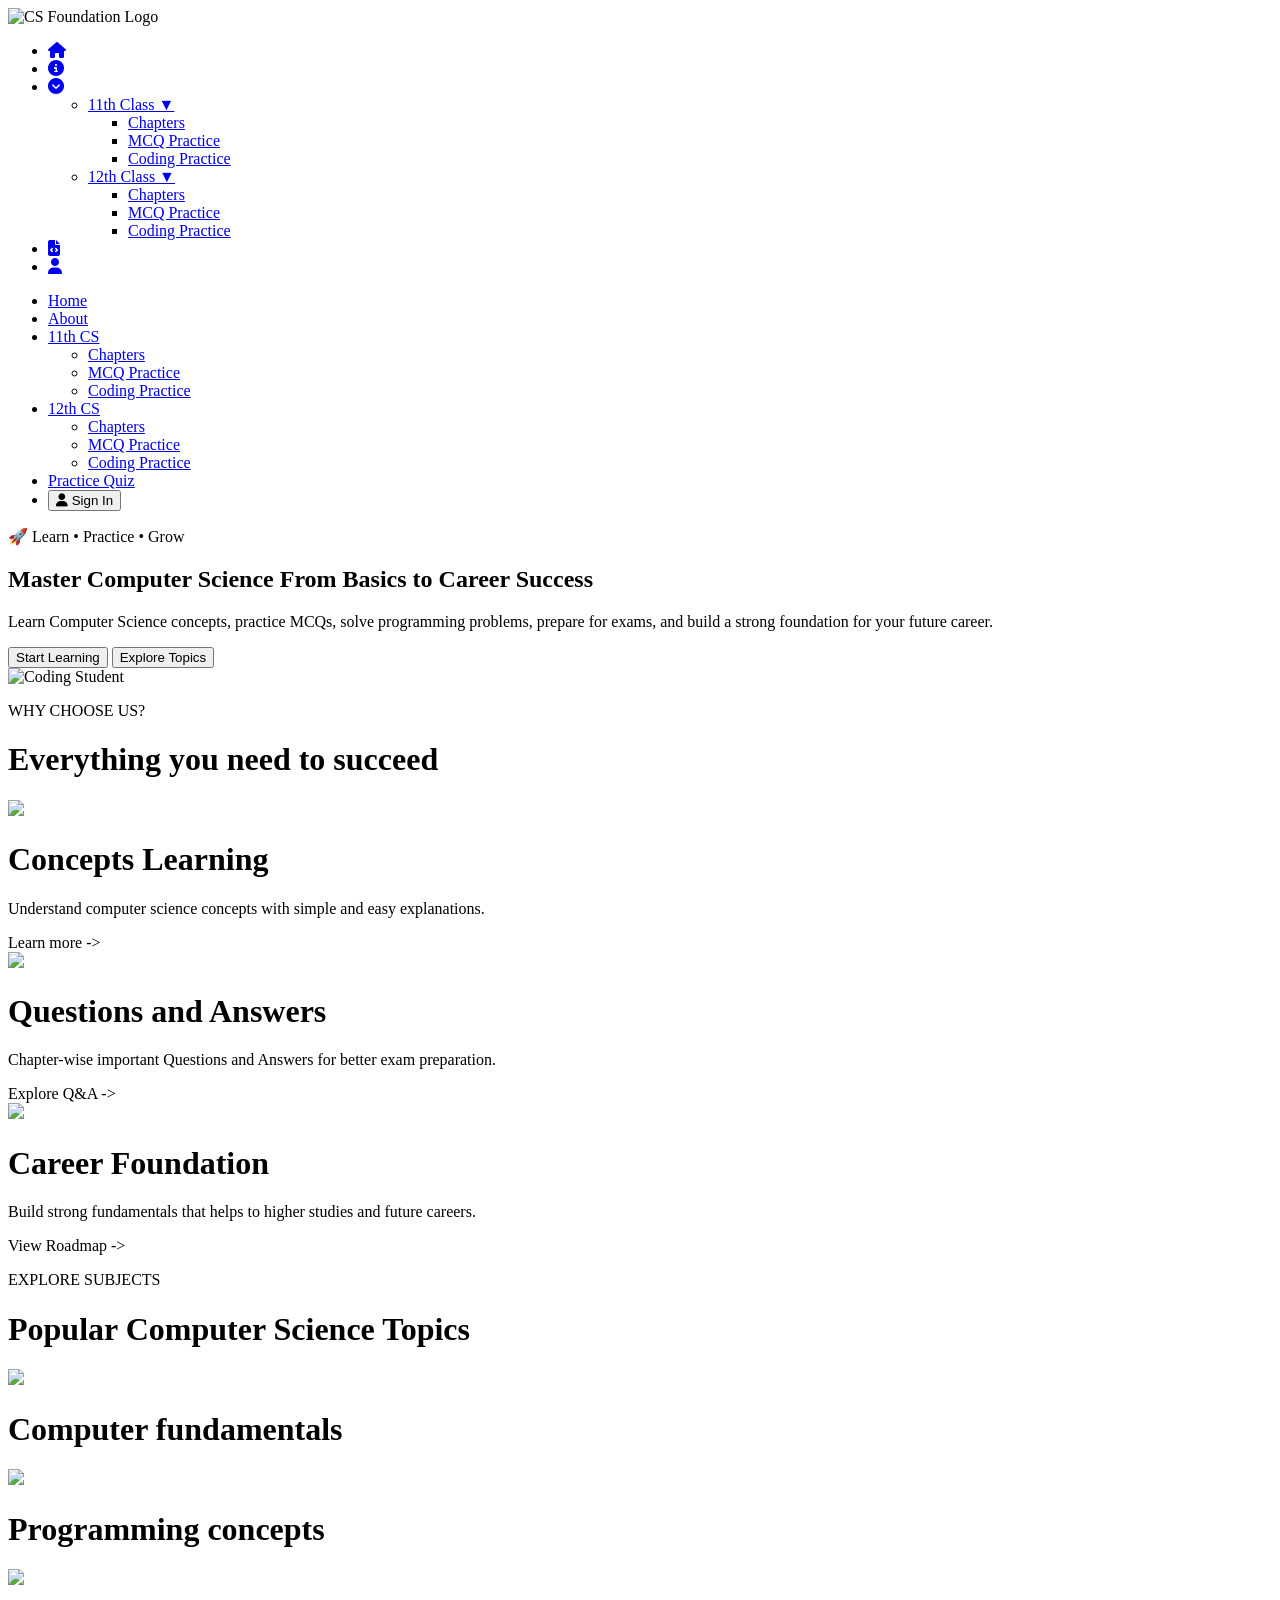
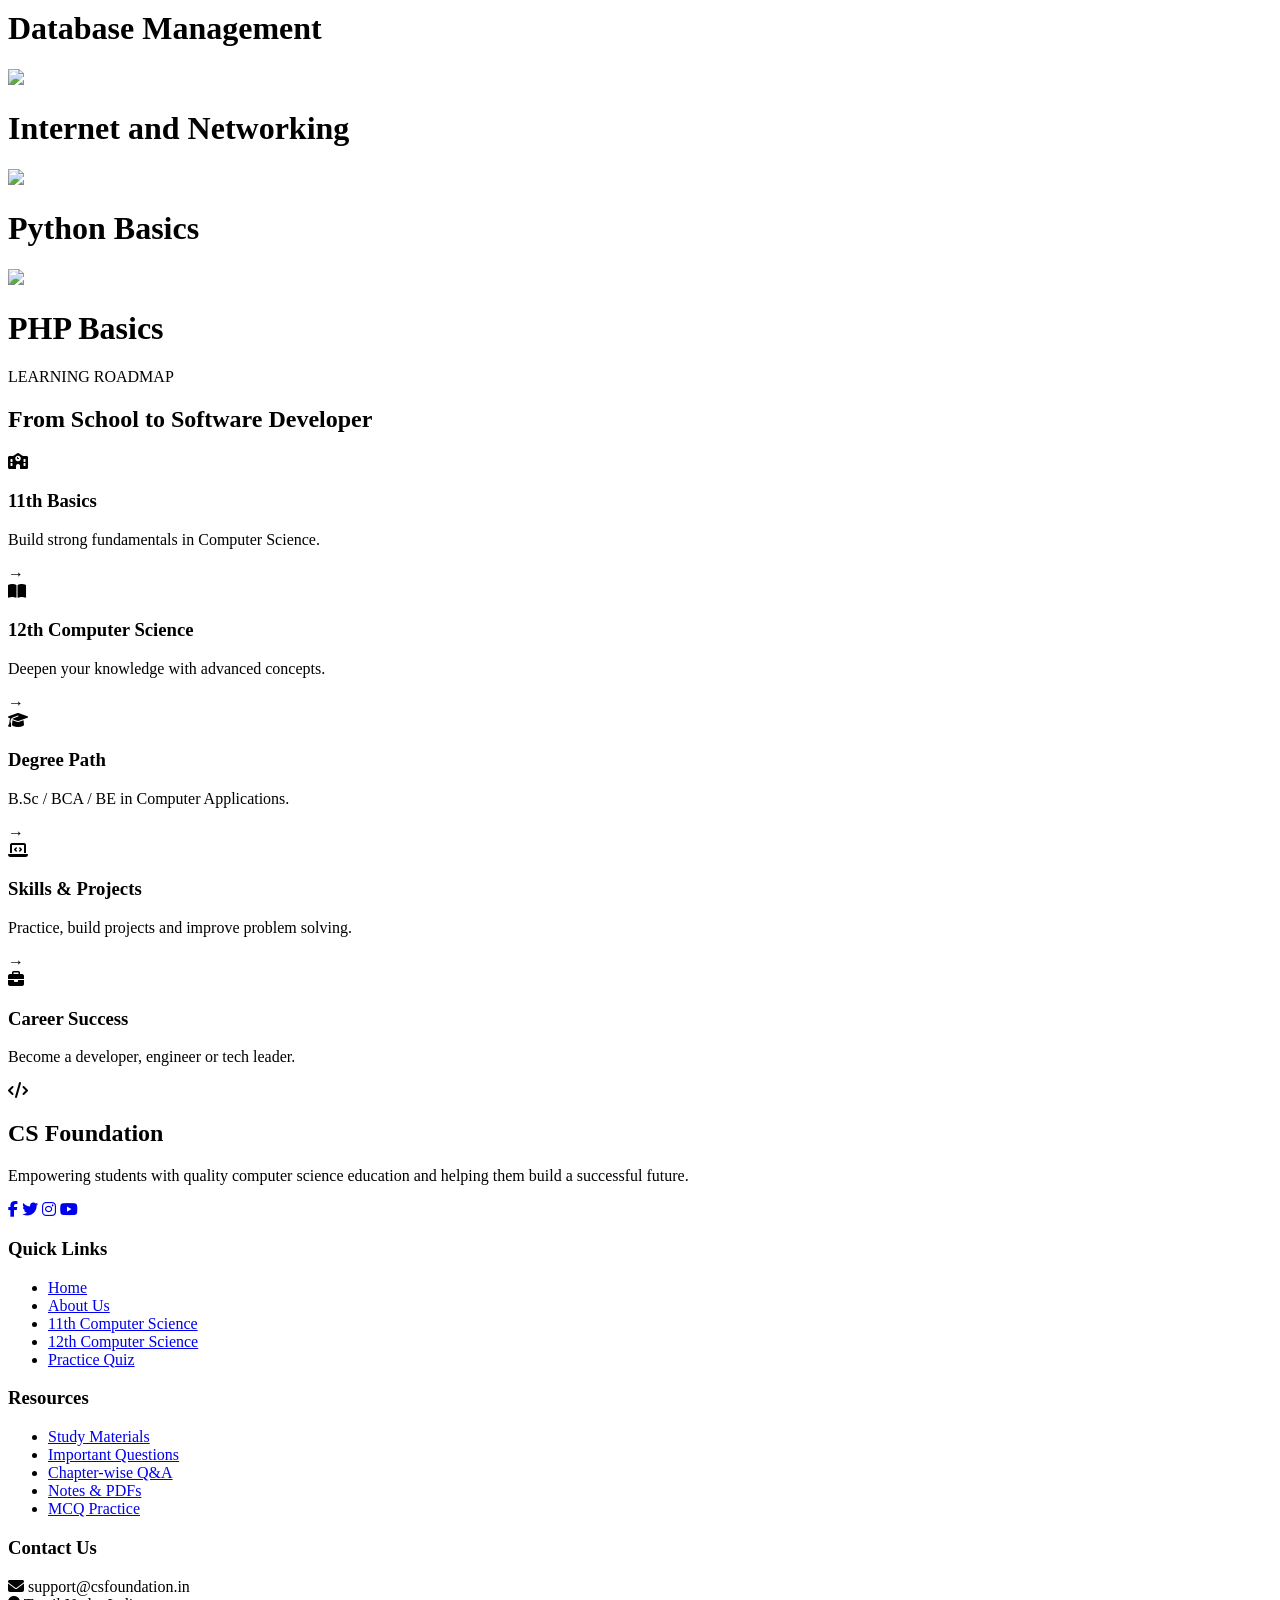
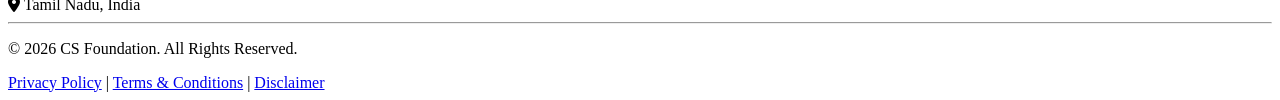
==== index.html @ 7c9f77d5 "Add index.html homepage" ====
<!DOCTYPE html>
<html>

<head>
    <meta charset="UTF-8">
    <meta name="viewport" content="width=device-width, initial-scale=1.0">
    <title>CS Foundation | Learn • Practice • Grow</title>
    <meta name="description" content="Learn 11th and 12th State Board Computer Science concepts, questions, answers, quizzes, and career guidance.">
    <link rel="stylesheet" href="https://cdnjs.cloudflare.com/ajax/libs/font-awesome/6.7.2/css/all.min.css">
    <link rel="stylesheet" href="css/home.css">
</head>

<body>
    <div>
        <nav class="navigationbar">
            <div class="navigationcontainer">
                <img class="logo" src="https://cdn.corenexis.com/f/Gs5RXqacFb1.png" alt="CS Foundation Logo">
                <!-- Mobile Navigation -->
                <div class="linkcontainer">
                    <ul class="navigationlinklist">
                        <li>
                            <a href="#" class="linklarge active">
                                <i class="fa-solid fa-house homeicon"></i>
                            </a>
                        </li>
                        <li>
                            <a href="#" class="linklarge">
                                <i class="fa-solid fa-circle-info abouticon"></i>
                            </a>
                        </li>
                        <li class="mobile-dropdown">
                            <a href="#" class="linklarge" onclick="toggleMenu(event)">
                                <i class="fa-solid fa-circle-chevron-down coachingicon"></i>
                            </a>
                            <ul class="mobile-dropdown-menu" id="mainMenu">
                                <li>
                                    <a href="#" onclick="toggleSubMenu(event)">
                                        11th Class ▼
                                    </a>
                                    <ul class="mobile-submenu">
                                        <li><a href="#">Chapters</a></li>
                                        <li><a href="#">MCQ Practice</a></li>
                                        <li><a href="#">Coding Practice</a></li>
                                    </ul>
                                </li>
                                <li>
                                    <a href="#" onclick="toggleSubMenu(event)">
                                        12th Class ▼
                                    </a>
                                    <ul class="mobile-submenu">
                                        <li><a href="#">Chapters</a></li>
                                        <li><a href="#">MCQ Practice</a></li>
                                        <li><a href="#">Coding Practice</a></li>
                                    </ul>
                                </li>
                            </ul>
                        </li>
                        <li>
                            <a href="#" class="linklarge">
                                <i class="fa-solid fa-file-code practiceicon"></i>
                            </a>
                        </li>
                        <li>
                            <a href="#" class="linklarge">
                                <i class="fa-solid fa-user signicon"></i>
                            </a>
                        </li>
                    </ul>
                </div>
                <!-- Desktop Navigation -->
                <div class="linkcontainerlarge">
                    <ul class="navigationlinklist">
                        <li><a href="#" class="linklarge active">Home</a></li>
                        <li><a href="#" class="linklarge">About</a></li>
                        <li class="dropdown">
                            <a href="#" class="linklarge">11th CS</a>
                            <ul class="dropdown-content">
                                <li><a href="#">Chapters</a></li>
                                <li><a href="#">MCQ Practice</a></li>
                                <li><a href="#">Coding Practice</a></li>
                            </ul>
                        </li>
                        <li class="dropdown">
                            <a href="#" class="linklarge">12th CS</a>
                            <ul class="dropdown-content">
                                <li><a href="#">Chapters</a></li>
                                <li><a href="#">MCQ Practice</a></li>
                                <li><a href="#">Coding Practice</a></li>
                            </ul>
                        </li>
                        <li>
                            <a href="#" class="linklarge">
                                Practice Quiz
                            </a>
                        </li>
                        <li>
                            <button class="signinbutton">
                                <i class="fa-solid fa-user"></i>
                                Sign In
                            </button>
                        </li>
                    </ul>
                </div>
            </div>
        </nav>
        <section class="hero-section">
            <div class="hero-content">
                <p class="hero-tag">
                    🚀 Learn • Practice • Grow
                </p>
                <h1 class="hero-heading">
                    Master Computer Science
                    <span>From Basics to Career Success</span>
                </h1>
                <p class="hero-description">
                    Learn Computer Science concepts, practice MCQs,
                    solve programming problems, prepare for exams,
                    and build a strong foundation for your future career.
                </p>
                <div class="hero-buttons">
                    <button class="primary-btn">
                        Start Learning
                    </button>
                    <button class="secondary-btn">
                        Explore Topics
                    </button>
                </div>
            </div>
            <div class="hero-image">
                <img src="https://cdn.corenexis.com/f/p2y1jOR2eGx.png" alt="Coding Student">
            </div>
        </section>
        <div class="chooseuscontainer">
            <p class="chooseuspara">WHY CHOOSE US?</p>
            <h1 class="chooseheading">Everything you need to succeed</h1>
            <div class="cards-container">
                <div class="course-card">
                    <div class="courseinsidecontainer">
                        <div><img src="https://cdn.corenexis.com/f/uxl4mgVMclW.png" width="90px" /></div>
                        <div class="course">
                            <h1 class="courseheading">Concepts Learning</h1>
                            <p class="coursepara">Understand computer science concepts with simple and easy explanations.</p>
                            <a class="courselink">Learn more -></a>
                        </div>
                    </div>
                </div>
                <div class="course-card">
                    <div class="courseinsidecontainer">
                        <div><img src="https://cdn.corenexis.com/f/77830pjlK9K.png" width="90px" /></div>
                        <div class="course">
                            <h1 class="courseheading">Questions and Answers</h1>
                            <p class="coursepara">Chapter-wise important Questions and Answers for better exam preparation.</p>
                            <a class="courselink">Explore Q&A -></a>
                        </div>
                    </div>
                </div>
                <div class="course-card">
                    <div class="courseinsidecontainer">
                        <div><img src="https://cdn.corenexis.com/f/yTqEJM5pQxb.png" width="90px" /></div>
                        <div class="course">
                            <h1 class="courseheading">Career Foundation</h1>
                            <p class="coursepara">Build strong fundamentals that helps to higher studies and future careers.</p>
                            <a class="courselink">View Roadmap -></a>
                        </div>
                    </div>
                </div>
            </div>
        </div>

        <div class="exploretopicscontainer">
            <p class="chooseuspara">EXPLORE SUBJECTS</p>
            <h1 class="chooseheading">Popular Computer Science Topics</h1>
            <div class="cards-container">
                <div class="course-cards">
                    <div class="courseinsidescontainer">
                        <div><img src="https://cdn.corenexis.com/f/BIlat3Y5lm9.png" width="90px" /></div>
                        <div>
                            <h1 class="courseheadings">Computer fundamentals</h1>
                        </div>
                    </div>
                </div>
                <div class="course-cards">
                    <div class="courseinsidescontainer">
                        <div><img src="https://cdn.corenexis.com/f/l0LU7PSIXm5.png" width="90px" /></div>
                        <div>
                            <h1 class="courseheadings">Programming concepts</h1>
                        </div>
                    </div>
                </div>
                <div class="course-cards">
                    <div class="courseinsidescontainer">
                        <div><img src="https://cdn.corenexis.com/f/iDnAGAst0Gi.png" width="90px" /></div>
                        <div>
                            <h1 class="courseheadings">Database Management</h1>
                        </div>
                    </div>
                </div>
                <div class="course-cards">
                    <div class="courseinsidescontainer">
                        <div><img src="https://cdn.corenexis.com/f/8ZqQcXRGhmI.png" width="90px" /></div>
                        <div>
                            <h1 class="courseheadings">Internet and Networking</h1>
                        </div>
                    </div>
                </div>
                <div class="course-cards">
                    <div class="courseinsidescontainer">
                        <div><img src="https://cdn.corenexis.com/f/Pi2VQcZFibc.png" width="90px" /></div>
                        <div>
                            <h1 class="courseheadings">Python Basics</h1>
                        </div>
                    </div>
                </div>
                <div class="course-cards">
                    <div class="courseinsidescontainer">
                        <div><img src="https://cdn.corenexis.com/f/HrKxyN4dj6b.png" width="90px" /></div>
                        <div>
                            <h1 class="courseheadings">PHP Basics</h1>
                        </div>
                    </div>
                </div>
            </div>
        </div>
        <section class="roadmap-section">

            <p class="roadmap-label">LEARNING ROADMAP</p>

            <h2 class="roadmap-heading">
                From School to Software Developer
            </h2>

            <div class="roadmap-container">

                <div class="roadmap-card">
                    <div class="icon-circle school">
                        <i class="fa-solid fa-school"></i>
                    </div>

                    <h3>11th Basics</h3>

                    <p>
                        Build strong fundamentals
                        in Computer Science.
                    </p>
                </div>

                <div class="arrow">→</div>

                <div class="roadmap-card">
                    <div class="icon-circle cs">
                        <i class="fa-solid fa-book-open"></i>
                    </div>

                    <h3>12th Computer Science</h3>

                    <p>
                        Deepen your knowledge
                        with advanced concepts.
                    </p>
                </div>

                <div class="arrow">→</div>

                <div class="roadmap-card">
                    <div class="icon-circle degree">
                        <i class="fa-solid fa-graduation-cap"></i>
                    </div>

                    <h3>Degree Path</h3>

                    <p>
                        B.Sc / BCA / BE in
                        Computer Applications.
                    </p>
                </div>

                <div class="arrow">→</div>

                <div class="roadmap-card">
                    <div class="icon-circle skills">
                        <i class="fa-solid fa-laptop-code"></i>
                    </div>

                    <h3>Skills & Projects</h3>

                    <p>
                        Practice, build projects
                        and improve problem solving.
                    </p>
                </div>

                <div class="arrow">→</div>

                <div class="roadmap-card">
                    <div class="icon-circle career">
                        <i class="fa-solid fa-briefcase"></i>
                    </div>

                    <h3>Career Success</h3>

                    <p>
                        Become a developer,
                        engineer or tech leader.
                    </p>
                </div>

            </div>

        </section>

        <footer class="footer-section">

            <div class="footer-container">

                <!-- Logo Section -->

                <div class="footer-column">

                    <div class="footer-logo-container">

                        <div class="footer-logo">
                            <i class="fa-solid fa-code"></i>
                        </div>

                        <h2 class="footer-title">
                            CS Foundation
                        </h2>

                    </div>

                    <p class="footer-description">
                        Empowering students with quality computer science education and helping them build a successful future.
                    </p>

                    <div class="social-icons">

                        <a href="#"><i class="fa-brands fa-facebook-f"></i></a>

                        <a href="#"><i class="fa-brands fa-twitter"></i></a>

                        <a href="#"><i class="fa-brands fa-instagram"></i></a>

                        <a href="#"><i class="fa-brands fa-youtube"></i></a>

                    </div>

                </div>

                <!-- Quick Links -->

                <div class="footer-column">

                    <h3 class="footer-heading">
                        Quick Links
                    </h3>

                    <ul class="footer-links">
                        <li><a href="#">Home</a></li>
                        <li><a href="#">About Us</a></li>
                        <li><a href="#">11th Computer Science</a></li>
                        <li><a href="#">12th Computer Science</a></li>
                        <li><a href="#">Practice Quiz</a></li>
                    </ul>

                </div>

                <!-- Resources -->

                <div class="footer-column">

                    <h3 class="footer-heading">
                        Resources
                    </h3>

                    <ul class="footer-links">
                        <li><a href="#">Study Materials</a></li>
                        <li><a href="#">Important Questions</a></li>
                        <li><a href="#">Chapter-wise Q&A</a></li>
                        <li><a href="#">Notes & PDFs</a></li>
                        <li><a href="#">MCQ Practice</a></li>
                    </ul>

                </div>

                <!-- Contact -->

                <div class="footer-column">

                    <h3 class="footer-heading">
                        Contact Us
                    </h3>

                    <div class="contact-item">
                        <i class="fa-solid fa-envelope"></i>
                        <span>support@csfoundation.in</span>
                    </div>

                    <div class="contact-item">
                        <i class="fa-solid fa-location-dot"></i>
                        <span>Tamil Nadu, India</span>
                    </div>

                </div>

            </div>

            <hr class="footer-line">

            <div class="footer-bottom">

                <p>
                    © 2026 CS Foundation. All Rights Reserved.
                </p>

                <div class="footer-policy">

                    <a href="#">Privacy Policy</a>

                    <span>|</span>

                    <a href="#">Terms & Conditions</a>

                    <span>|</span>

                    <a href="#">Disclaimer</a>

                </div>

            </div>

        </footer>

    </div>
    <script>
        function toggleMenu(event) {
            event.preventDefault();

            const menu = document.getElementById("mainMenu");

            menu.style.display =
                menu.style.display === "block" ?
                "none" :
                "block";
        }

        function toggleSubMenu(event) {
            event.preventDefault();

            const submenu =
                event.currentTarget.nextElementSibling;

            submenu.style.display =
                submenu.style.display === "block" ?
                "none" :
                "block";
        }
    </script>
</body>

</html>
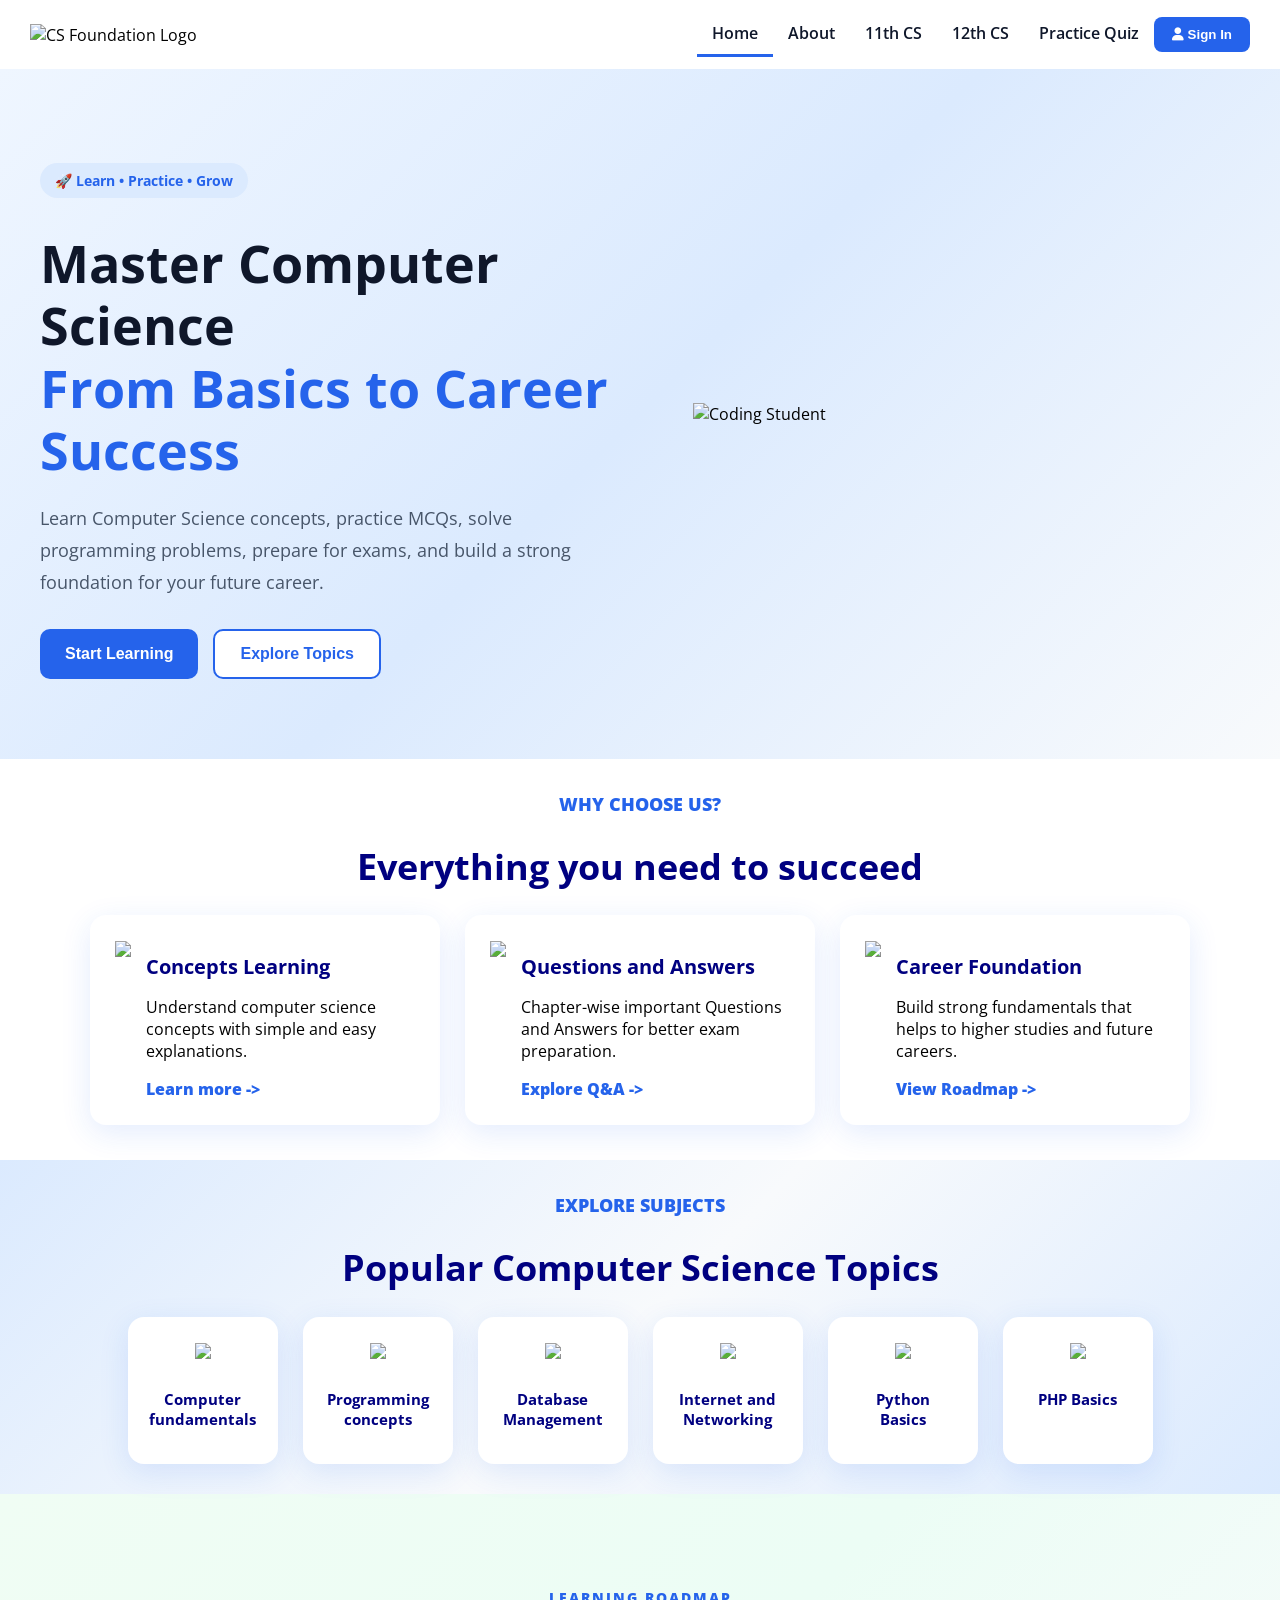
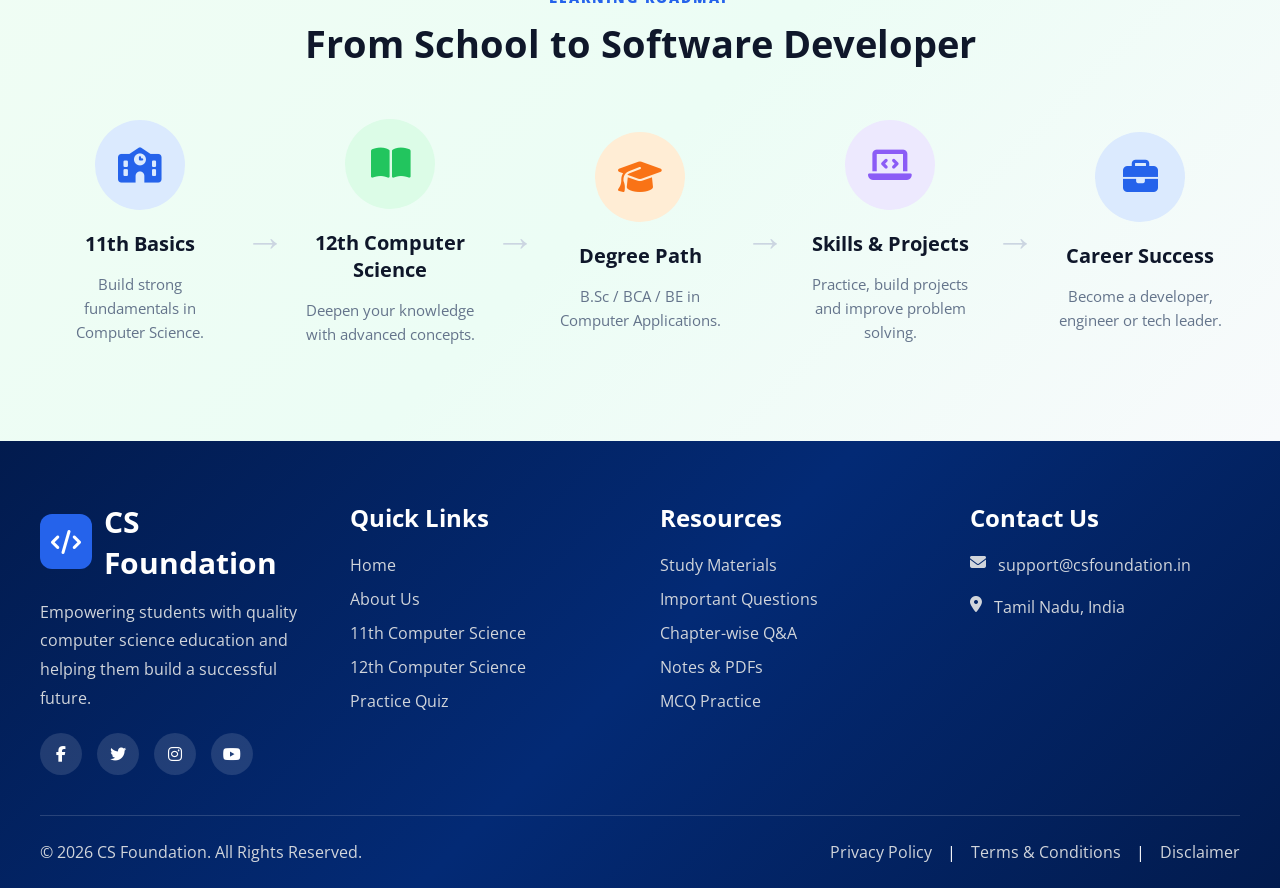
==== commit 2572f08b: "Add related connected links to all the hyperlinks" ====
--- a/index.html
+++ b/index.html
@@ -19,12 +19,12 @@
                 <div class="linkcontainer">
                     <ul class="navigationlinklist">
                         <li>
-                            <a href="#" class="linklarge active">
+                            <a href="index.html" class="linklarge active">
                                 <i class="fa-solid fa-house homeicon"></i>
                             </a>
                         </li>
                         <li>
-                            <a href="#" class="linklarge">
+                            <a href="about.html" class="linklarge">
                                 <i class="fa-solid fa-circle-info abouticon"></i>
                             </a>
                         </li>
@@ -38,9 +38,9 @@
                                         11th Class ▼
                                     </a>
                                     <ul class="mobile-submenu">
-                                        <li><a href="#">Chapters</a></li>
-                                        <li><a href="#">MCQ Practice</a></li>
-                                        <li><a href="#">Coding Practice</a></li>
+                                        <li><a href="chapter11.html">Chapters</a></li>
+                                        <li><a href="mcq11.html">MCQ Practice</a></li>
+                                        <li><a href="coding11.html">Coding Practice</a></li>
                                     </ul>
                                 </li>
                                 <li>
@@ -48,15 +48,15 @@
                                         12th Class ▼
                                     </a>
                                     <ul class="mobile-submenu">
-                                        <li><a href="#">Chapters</a></li>
-                                        <li><a href="#">MCQ Practice</a></li>
-                                        <li><a href="#">Coding Practice</a></li>
+                                        <li><a href="chapter12.html">Chapters</a></li>
+                                        <li><a href="mcq12.html">MCQ Practice</a></li>
+                                        <li><a href="coding12.html">Coding Practice</a></li>
                                     </ul>
                                 </li>
                             </ul>
                         </li>
                         <li>
-                            <a href="#" class="linklarge">
+                            <a href="totalpractice.html" class="linklarge">
                                 <i class="fa-solid fa-file-code practiceicon"></i>
                             </a>
                         </li>
@@ -70,26 +70,26 @@
                 <!-- Desktop Navigation -->
                 <div class="linkcontainerlarge">
                     <ul class="navigationlinklist">
-                        <li><a href="#" class="linklarge active">Home</a></li>
-                        <li><a href="#" class="linklarge">About</a></li>
+                        <li><a href="index.html" class="linklarge active">Home</a></li>
+                        <li><a href="about.html" class="linklarge">About</a></li>
                         <li class="dropdown">
                             <a href="#" class="linklarge">11th CS</a>
                             <ul class="dropdown-content">
-                                <li><a href="#">Chapters</a></li>
-                                <li><a href="#">MCQ Practice</a></li>
-                                <li><a href="#">Coding Practice</a></li>
+                                <li><a href="chapter11.html">Chapters</a></li>
+                                <li><a href="mcq11.html">MCQ Practice</a></li>
+                                <li><a href="coding11.html">Coding Practice</a></li>
                             </ul>
                         </li>
                         <li class="dropdown">
                             <a href="#" class="linklarge">12th CS</a>
                             <ul class="dropdown-content">
-                                <li><a href="#">Chapters</a></li>
-                                <li><a href="#">MCQ Practice</a></li>
-                                <li><a href="#">Coding Practice</a></li>
+                                <li><a href="chapter12.html">Chapters</a></li>
+                                <li><a href="mcq12.html">MCQ Practice</a></li>
+                                <li><a href="coding12.html">Coding Practice</a></li>
                             </ul>
                         </li>
                         <li>
-                            <a href="#" class="linklarge">
+                            <a href="totalpractice.html" class="linklarge">
                                 Practice Quiz
                             </a>
                         </li>
--- a/css/home.css
+++ b/css/home.css
@@ -0,0 +1,862 @@
+@import url('https://fonts.googleapis.com/css2?family=Bree+Serif&family=Caveat:wght@400;700&family=Lobster&family=Monoton&family=Open+Sans:ital,wght@0,400;0,700;1,400;1,700&family=Playfair+Display+SC:ital,wght@0,400;0,700;1,700&family=Playfair+Display:ital,wght@0,400;0,700;1,700&family=Roboto:ital,wght@0,400;0,700;1,400;1,700&family=Source+Sans+Pro:ital,wght@0,400;0,700;1,700&family=Work+Sans:ital,wght@0,400;0,700;1,700&display=swap');
+
+body {
+    margin: 0;
+    font-family: "Open Sans", sans-serif;
+}
+
+.navigationbar {
+    background-color: #ffffff;
+    box-shadow: 0 2px 12px rgba(0, 0, 0, 0.08);
+    padding: 12px 30px;
+}
+
+.course-cards {
+    background-color: #ffffff;
+    padding: 25px;
+    border-radius: 16px;
+    width: 100px;
+    text-align: center;
+    box-shadow: 0 8px 30px rgba(37, 99, 235, 0.12);
+
+    transition: all 0.3s ease;
+}
+
+.exploretopicscontainer {
+    text-align: center;
+    display: flex;
+    flex-direction: column;
+    min-width: 100px;
+    font-family: Open Sans;
+    padding: 15px;
+    background: linear-gradient(135deg,
+            #DBEAFE 0%,
+            #F8FAFC 50%,
+            #DBEAFE 100%);
+    margin-top: 20px;
+    padding-bottom: 30px;
+}
+
+.navigationcontainer {
+    display: flex;
+    justify-content: space-between;
+    align-items: center;
+}
+
+.logo {
+    width: 130px;
+}
+
+/* Navigation */
+
+.navigationlinklist {
+    display: flex;
+    align-items: center;
+    list-style: none;
+    margin: 0;
+    padding: 0;
+}
+
+.linklarge {
+    display: block;
+    text-decoration: none;
+    color: #0F172A;
+    padding: 10px 15px;
+    font-weight: 600;
+    transition: 0.3s;
+}
+
+.linklarge:hover {
+    color: #2563EB;
+}
+
+/* Icons */
+
+.homeicon,
+.abouticon,
+.coachingicon,
+.practiceicon,
+.signicon {
+    color: #2563EB;
+    font-size: 20px;
+}
+
+/* Desktop Dropdown */
+
+.dropdown {
+    position: relative;
+}
+
+.dropdown-content {
+    display: none;
+    position: absolute;
+    top: 100%;
+    left: 0;
+    min-width: 220px;
+    list-style: none;
+    background-color: white;
+    padding: 0;
+    margin: 0;
+    border-radius: 10px;
+    box-shadow: 0 8px 20px rgba(0, 0, 0, 0.12);
+    overflow: hidden;
+    z-index: 1000;
+}
+
+.dropdown-content a {
+    display: block;
+    padding: 12px 18px;
+    color: #0F172A;
+}
+
+.dropdown-content a:hover {
+    background-color: #DBEAFE;
+    color: #1D4ED8;
+}
+
+.dropdown:hover .dropdown-content {
+    display: block;
+}
+
+/* Sign In Button */
+
+.signinbutton {
+    background-color: #2563EB;
+    color: white;
+    border: none;
+    border-radius: 8px;
+    padding: 10px 18px;
+    font-weight: 600;
+    cursor: pointer;
+    transition: 0.3s;
+}
+
+.signinbutton:hover {
+    background-color: #1D4ED8;
+}
+
+/* Mobile Menu */
+
+.mobile-dropdown {
+    position: relative;
+}
+
+.mobile-dropdown-menu {
+    display: none;
+    position: absolute;
+    top: 100%;
+    right: 0;
+    width: 230px;
+    background-color: white;
+    list-style: none;
+    padding: 0;
+    margin: 0;
+    border-radius: 10px;
+    box-shadow: 0 8px 20px rgba(0, 0, 0, 0.15);
+    overflow: hidden;
+    z-index: 1000;
+}
+
+.mobile-dropdown-menu a {
+    display: block;
+    padding: 12px 15px;
+    text-decoration: none;
+    color: #0F172A;
+}
+
+.mobile-submenu {
+    display: none;
+    list-style: none;
+    padding: 0;
+    margin: 0;
+    background-color: #F8FAFC;
+}
+
+.mobile-submenu a {
+    padding-left: 30px;
+}
+
+.mobile-dropdown-menu a:hover,
+.mobile-submenu a:hover {
+    background-color: #2563EB;
+    color: white;
+}
+
+/* Responsive */
+
+.linkcontainerlarge {
+    display: none;
+}
+
+/* Main navigation links */
+
+.navigationlinklist>li>.linklarge {
+    border-bottom: 3px solid transparent;
+    transition: all 0.3s ease;
+}
+
+/* Hover effect */
+
+.navigationlinklist>li>.linklarge:hover {
+    border-bottom: 3px solid #2563EB;
+}
+
+/* Active page (optional) */
+
+.navigationlinklist>li>.linklarge.active {
+    border-bottom: 3px solid #2563EB;
+}
+
+.banner {
+    background: linear-gradient(to right, #DBEAFE 60%, #2563EB);
+    display: flex;
+    flex-direction: row;
+    justify-content: center;
+    min-height: 250px;
+    padding: 15px;
+    align-items: center;
+}
+
+.bannerparaone {
+    background-color: #DBFFFF;
+    color: #2563EB;
+    border-radius: 10px;
+    display: inline;
+    padding: 10px;
+    font-size: 10px;
+}
+
+.bannerheading {
+    color: Purple;
+    font-size: 20px;
+}
+
+.bannerspan {
+    color: #2563EB;
+}
+
+.bannerparatwo {
+    font-size: 13px;
+    width: 80%;
+}
+
+.explorebtn {
+    background-color: #2563EB;
+    color: #ffffff;
+    border-width: 0px;
+    border-radius: 10px;
+    padding-left: 15px;
+    padding-right: 15px;
+    padding-top: 10px;
+    padding-bottom: 10px;
+    font-size: 8px;
+    margin-bottom: 10px;
+}
+
+.aboutbtn {
+    margin-left: 13px;
+    background-color: transparent;
+    color: #2563EB;
+    border: 1px solid #2563EB;
+    padding-left: 15px;
+    padding-right: 15px;
+    padding-top: 10px;
+    padding-bottom: 10px;
+    border-radius: 10px;
+    font-size: 8px;
+}
+
+.bannerimage {
+    width: 200px;
+    padding: 15px;
+}
+
+
+.chooseuscontainer {
+    text-align: center;
+    display: flex;
+    flex-direction: column;
+    min-width: 300px;
+    font-family: Open Sans;
+    padding: 15px;
+}
+
+.chooseuspara {
+    color: #2563EB;
+    font-size: 13px;
+    margin-bottom: 2px;
+    font-weight: 900;
+}
+
+.chooseheading {
+    color: Navy;
+    font-size: 24px;
+}
+
+.cards-container {
+    display: flex;
+    flex-wrap: wrap;
+    gap: 25px;
+    justify-content: center;
+}
+
+.course-card {
+    background-color: #ffffff;
+    padding: 25px;
+    border-radius: 16px;
+    width: 300px;
+
+    box-shadow: 0 8px 30px rgba(37, 99, 235, 0.12);
+
+    transition: all 0.3s ease;
+}
+
+.hero-section {
+    display: flex;
+    align-items: center;
+    justify-content: space-between;
+    gap: 50px;
+
+    padding: 80px 40px;
+
+    background: linear-gradient(135deg,
+            #EFF6FF 0%,
+            #DBEAFE 50%,
+            #F8FAFC 100%);
+}
+
+.hero-content {
+    flex: 1;
+}
+
+.hero-tag {
+    display: inline-block;
+
+    background-color: #DBEAFE;
+    color: #2563EB;
+
+    padding: 8px 15px;
+    border-radius: 30px;
+
+    font-size: 14px;
+    font-weight: 700;
+}
+
+.hero-heading {
+    font-size: 52px;
+    color: #0F172A;
+
+    line-height: 1.2;
+
+    margin-top: 20px;
+    margin-bottom: 20px;
+}
+
+.hero-heading span {
+    color: #2563EB;
+    display: block;
+}
+
+.hero-description {
+    font-size: 18px;
+    color: #475569;
+
+    line-height: 1.8;
+
+    max-width: 600px;
+}
+
+.hero-buttons {
+    margin-top: 30px;
+
+    display: flex;
+    gap: 15px;
+}
+
+.primary-btn {
+    background-color: #2563EB;
+    color: white;
+
+    border: none;
+    border-radius: 10px;
+
+    padding: 14px 25px;
+
+    font-size: 16px;
+    font-weight: 700;
+
+    cursor: pointer;
+}
+
+.primary-btn:hover {
+    background-color: #1D4ED8;
+}
+
+.secondary-btn {
+    background-color: white;
+    color: #2563EB;
+
+    border: 2px solid #2563EB;
+    border-radius: 10px;
+
+    padding: 14px 25px;
+
+    font-size: 16px;
+    font-weight: 700;
+
+    cursor: pointer;
+}
+
+.secondary-btn:hover {
+    background-color: #2563EB;
+    color: white;
+}
+
+.hero-image {
+    flex: 1;
+    display: flex;
+    justify-content: center;
+    align-items: center;
+}
+
+.hero-image img {
+    width: 100%;
+    max-width: 520px;
+    height: auto;
+    animation: float 4s ease-in-out infinite;
+}
+
+@keyframes float {
+    0% {
+        transform: translateY(0px);
+    }
+
+    50% {
+        transform: translateY(-15px);
+    }
+
+    100% {
+        transform: translateY(0px);
+    }
+}
+
+/* Mobile */
+
+@media screen and (max-width: 768px) {
+
+    .hero-section {
+        flex-direction: column;
+        text-align: center;
+
+        padding: 60px 20px;
+    }
+
+    .hero-heading {
+        font-size: 36px;
+    }
+
+    .hero-description {
+        max-width: 100%;
+    }
+
+    .hero-buttons {
+        justify-content: center;
+        flex-wrap: wrap;
+    }
+}
+
+
+.course-card:hover {
+    transform: translateY(-8px);
+
+    box-shadow: 0 12px 35px rgba(37, 99, 235, 0.2);
+}
+
+
+.course-cards:hover {
+    transform: translateY(-8px);
+
+    box-shadow: 0 12px 35px rgba(37, 99, 235, 0.2);
+}
+
+.courseinsidecontainer {
+    display: flex;
+    flex-direction: row;
+    gap: 15px;
+}
+
+.courseheadings {
+    color: Navy;
+    font-size: 15px;
+}
+
+.courseheading {
+    color: Navy;
+    font-size: 20px;
+}
+
+.coursepara {
+    font-size: 16px;
+}
+
+.courselink {
+    color: #2563EB;
+    font-weight: 900;
+}
+
+.course {
+    text-align: left;
+}
+
+.courseinsidescontainer {
+    display: flex;
+    flex-direction: column;
+    gap: 15px;
+    justify-content: center;
+    align-items: center;
+}
+
+.roadmap-section {
+    padding: 80px 20px;
+
+    background: linear-gradient(135deg,
+            #F0FDF4 0%,
+            #ECFDF5 50%,
+            #F8FAFC 100%);
+
+    text-align: center;
+    font-family: Open Sans;
+}
+
+.roadmap-label {
+    color: #2563EB;
+    font-weight: 800;
+    letter-spacing: 2px;
+    font-size: 14px;
+    margin-bottom: 10px;
+}
+
+.roadmap-heading {
+    color: #0F172A;
+    font-size: 38px;
+    margin-top: 0;
+    margin-bottom: 50px;
+}
+
+.roadmap-container {
+    display: flex;
+    justify-content: center;
+    align-items: center;
+    gap: 15px;
+    flex-wrap: wrap;
+}
+
+.roadmap-card {
+    width: 180px;
+    text-align: center;
+}
+
+.icon-circle {
+    width: 90px;
+    height: 90px;
+
+    border-radius: 50%;
+
+    display: flex;
+    justify-content: center;
+    align-items: center;
+
+    margin: auto;
+    margin-bottom: 15px;
+
+    font-size: 35px;
+}
+
+.school {
+    background-color: #DBEAFE;
+    color: #2563EB;
+}
+
+.cs {
+    background-color: #DCFCE7;
+    color: #22C55E;
+}
+
+.degree {
+    background-color: #FFEDD5;
+    color: #F97316;
+}
+
+.skills {
+    background-color: #EDE9FE;
+    color: #8B5CF6;
+}
+
+.career {
+    background-color: #DBEAFE;
+    color: #2563EB;
+}
+
+.roadmap-card h3 {
+    color: #0F172A;
+    font-size: 20px;
+    margin-bottom: 10px;
+}
+
+.roadmap-card p {
+    color: #64748B;
+    font-size: 15px;
+    line-height: 1.6;
+}
+
+.arrow {
+    font-size: 40px;
+    color: #CBD5E1;
+    font-weight: bold;
+}
+
+/* Mobile View */
+
+@media screen and (max-width: 767px) {
+
+    .roadmap-container {
+        flex-direction: column;
+    }
+
+    .arrow {
+        transform: rotate(90deg);
+    }
+
+    .roadmap-heading {
+        font-size: 28px;
+    }
+
+    .roadmap-card {
+        width: 100%;
+        max-width: 320px;
+    }
+}
+
+
+.footer-section {
+    background: linear-gradient(135deg,
+            #021B4E 0%,
+            #032A75 50%,
+            #021B4E 100%);
+
+    color: #ffffff;
+    padding: 60px 40px 25px;
+    font-family: Open Sans;
+}
+
+.footer-container {
+    display: flex;
+    justify-content: space-between;
+    flex-wrap: wrap;
+    gap: 40px;
+}
+
+.footer-column {
+    flex: 1;
+    min-width: 220px;
+}
+
+.footer-logo-container {
+    display: flex;
+    align-items: center;
+    gap: 12px;
+}
+
+.footer-logo {
+    width: 55px;
+    height: 55px;
+    background-color: #2563EB;
+    border-radius: 12px;
+
+    display: flex;
+    justify-content: center;
+    align-items: center;
+
+    font-size: 24px;
+}
+
+.footer-title {
+    margin: 0;
+    font-size: 30px;
+}
+
+.footer-description {
+    color: #D1D5DB;
+    line-height: 1.8;
+    margin-top: 15px;
+}
+
+.social-icons {
+    display: flex;
+    gap: 15px;
+    margin-top: 20px;
+}
+
+.social-icons a {
+    width: 42px;
+    height: 42px;
+
+    background-color: rgba(255, 255, 255, 0.12);
+
+    border-radius: 50%;
+
+    display: flex;
+    justify-content: center;
+    align-items: center;
+
+    color: white;
+    text-decoration: none;
+
+    transition: 0.3s;
+}
+
+.social-icons a:hover {
+    background-color: #2563EB;
+    transform: translateY(-3px);
+}
+
+.footer-heading {
+    margin-top: 0;
+    margin-bottom: 20px;
+    font-size: 24px;
+}
+
+.footer-links {
+    list-style: none;
+    padding: 0;
+    margin: 0;
+}
+
+.footer-links li {
+    margin-bottom: 12px;
+}
+
+.footer-links a {
+    color: #D1D5DB;
+    text-decoration: none;
+    transition: 0.3s;
+}
+
+.footer-links a:hover {
+    color: #60A5FA;
+}
+
+.contact-item {
+    display: flex;
+    align-items: flex-start;
+    gap: 12px;
+    margin-bottom: 20px;
+    color: #D1D5DB;
+}
+
+.footer-line {
+    border: none;
+    border-top: 1px solid rgba(255, 255, 255, 0.15);
+    margin-top: 40px;
+    margin-bottom: 25px;
+}
+
+.footer-bottom {
+    display: flex;
+    justify-content: space-between;
+    align-items: center;
+    flex-wrap: wrap;
+
+    gap: 15px;
+}
+
+.footer-bottom p {
+    margin: 0;
+    color: #D1D5DB;
+}
+
+.footer-policy {
+    display: flex;
+    gap: 15px;
+    flex-wrap: wrap;
+}
+
+.footer-policy a {
+    color: #D1D5DB;
+    text-decoration: none;
+}
+
+.footer-policy a:hover {
+    color: #60A5FA;
+}
+
+/* Mobile View */
+
+@media screen and (max-width: 767px) {
+
+    .footer-section {
+        padding: 50px 20px;
+    }
+
+    .footer-container {
+        flex-direction: column;
+        gap: 30px;
+    }
+
+    .footer-bottom {
+        flex-direction: column;
+        text-align: center;
+    }
+
+    .footer-policy {
+        justify-content: center;
+    }
+}
+
+
+@media screen and (min-width: 768px) {
+
+    .linkcontainer {
+        display: none;
+    }
+
+    .linkcontainerlarge {
+        display: block;
+    }
+
+    .bannerheading {
+        font-size: 37px;
+    }
+
+    .bannerparaone {
+        font-size: 15px;
+    }
+
+    .bannerparatwo {
+        font-size: 21px;
+    }
+
+    .bannerimage {
+        width: 340px;
+    }
+
+    .explorebtn {
+        font-size: 17px;
+    }
+
+    .aboutbtn {
+        font-size: 17px;
+    }
+
+    .logo {
+        width: 180px;
+    }
+
+    .chooseheading {
+        font-size: 36px;
+    }
+
+    .chooseuspara {
+        font-size: 18px;
+    }
+}
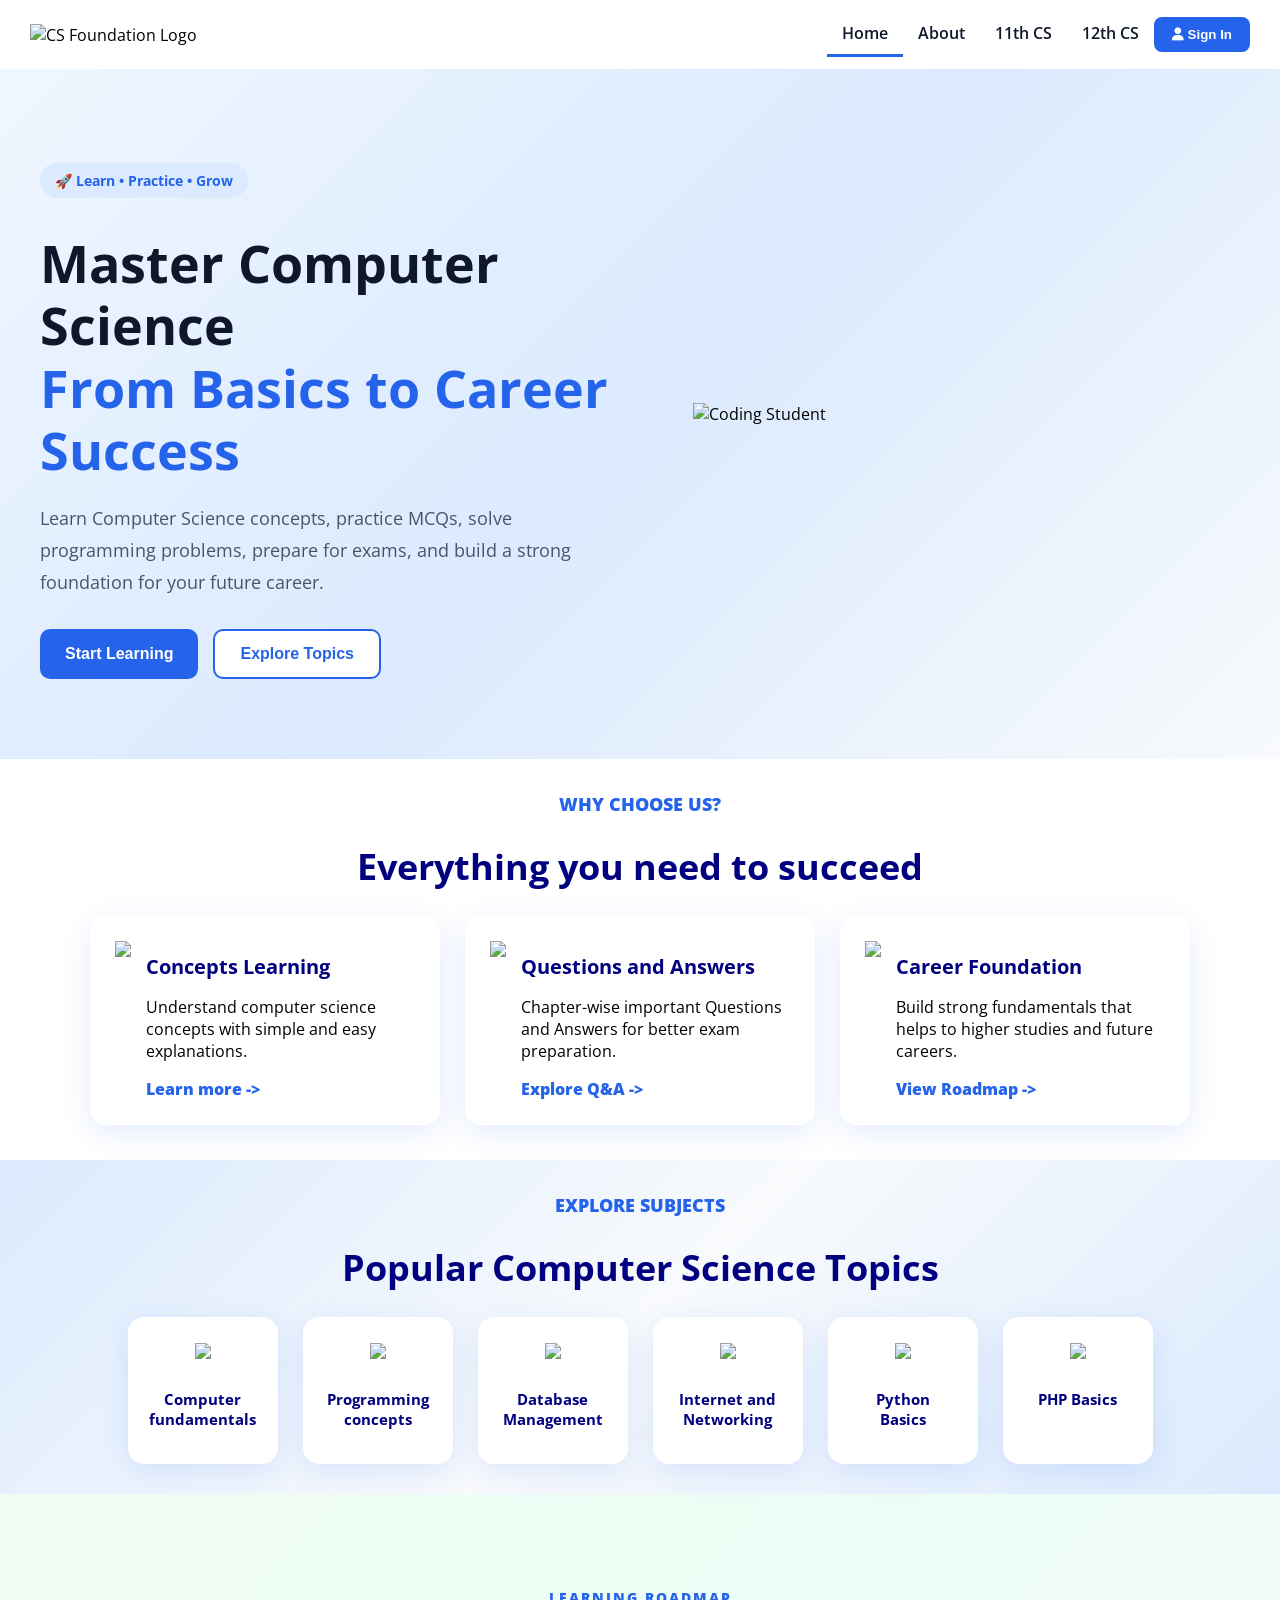
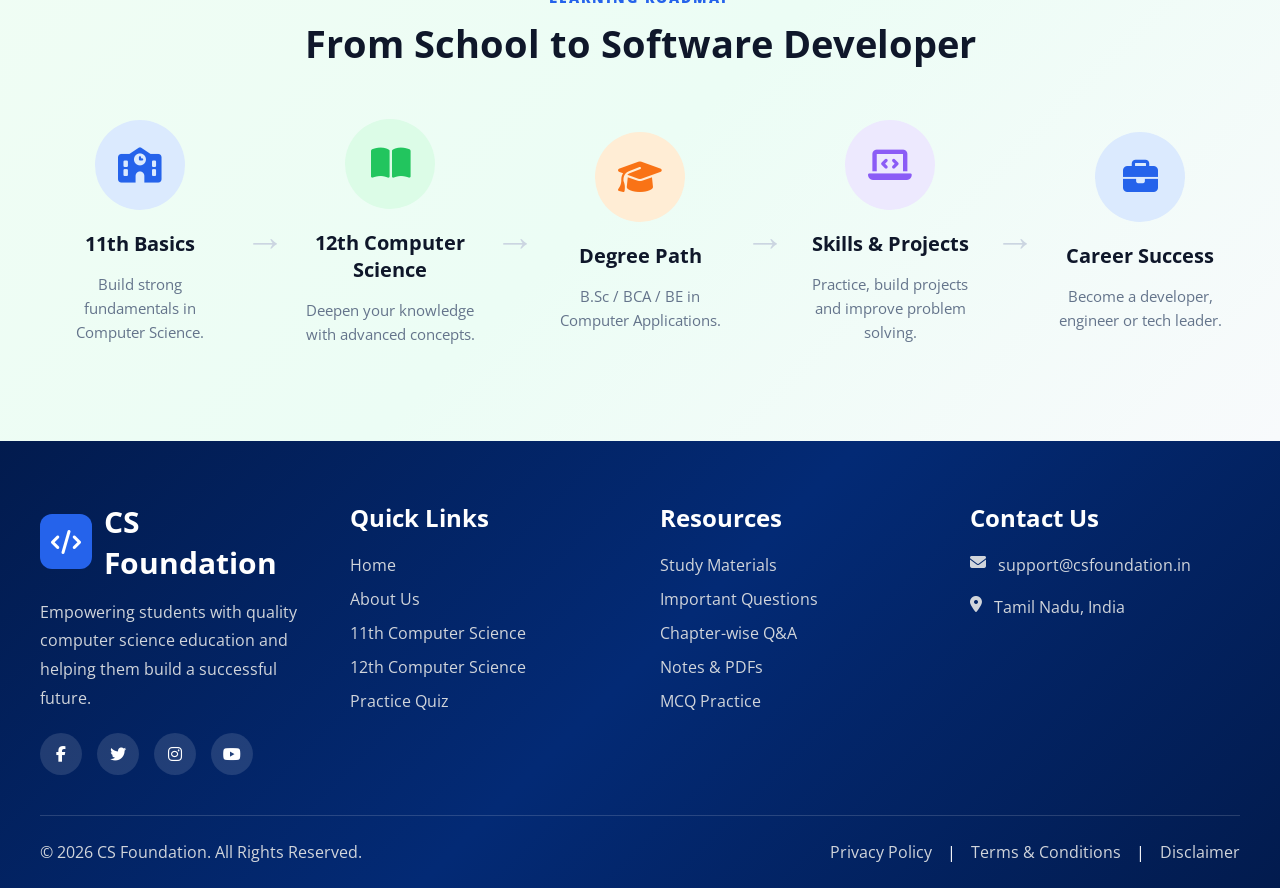
==== commit deaaf3bb: "index page navigation cross checked" ====
--- a/index.html
+++ b/index.html
@@ -8,6 +8,8 @@
     <meta name="description" content="Learn 11th and 12th State Board Computer Science concepts, questions, answers, quizzes, and career guidance.">
     <link rel="stylesheet" href="https://cdnjs.cloudflare.com/ajax/libs/font-awesome/6.7.2/css/all.min.css">
     <link rel="stylesheet" href="css/home.css">
+    <script src="js/home.js" defer></script>
+
 </head>
 
 <body>
@@ -56,11 +58,6 @@
                             </ul>
                         </li>
                         <li>
-                            <a href="totalpractice.html" class="linklarge">
-                                <i class="fa-solid fa-file-code practiceicon"></i>
-                            </a>
-                        </li>
-                        <li>
                             <a href="#" class="linklarge">
                                 <i class="fa-solid fa-user signicon"></i>
                             </a>
@@ -87,11 +84,6 @@
                                 <li><a href="mcq12.html">MCQ Practice</a></li>
                                 <li><a href="coding12.html">Coding Practice</a></li>
                             </ul>
-                        </li>
-                        <li>
-                            <a href="totalpractice.html" class="linklarge">
-                                Practice Quiz
-                            </a>
                         </li>
                         <li>
                             <button class="signinbutton">
@@ -455,6 +447,32 @@
                 "block";
         }
     </script>
+    <dialog id="classDialog">
+<h3 class="dialog-heading">Choose Your Class</h3>
+
+<p class="dialog-text">
+    Select your Computer Science class to start learning.
+</p>
+
+<div class="radio-container">
+
+    <label class="radio-label">
+        <input type="radio" name="studentClass" value="11">
+        11th Standard
+    </label>
+
+    <label class="radio-label">
+        <input type="radio" name="studentClass" value="12">
+        12th Standard
+    </label>
+
+</div>
+
+<button id="okBtn" class="dialog-btn">
+    Start Learning
+</button>
+</dialog>
+
 </body>
 
 </html>
--- a/css/home.css
+++ b/css/home.css
@@ -860,3 +860,106 @@
         font-size: 18px;
     }
 }
+
+
+
+/* Dialog Box */
+
+#classDialog {
+    border: none;
+    border-radius: 20px;
+    padding: 30px;
+    width: 350px;
+    background: linear-gradient(
+        135deg,
+        #ffffff,
+        #f8fafc
+    );
+    box-shadow: 0 15px 40px rgba(0,0,0,0.25);
+    text-align: center;
+}
+
+/* Background Overlay */
+
+#classDialog::backdrop {
+    background: rgba(15, 23, 42, 0.7);
+    backdrop-filter: blur(4px);
+}
+
+/* Heading */
+
+.dialog-heading {
+    margin-top: 0;
+    color: #1E3A8A;
+    font-size: 26px;
+    font-weight: 700;
+}
+
+/* Description */
+
+.dialog-text {
+    color: #64748B;
+    margin-bottom: 25px;
+}
+
+/* Radio Container */
+
+.radio-container {
+    display: flex;
+    flex-direction: column;
+    gap: 15px;
+    margin-bottom: 25px;
+}
+
+/* Radio Labels */
+
+.radio-label {
+    display: flex;
+    align-items: center;
+    gap: 10px;
+    padding: 14px 18px;
+    background-color: #EFF6FF;
+    border: 2px solid transparent;
+    border-radius: 12px;
+    cursor: pointer;
+    font-weight: 600;
+    color: #0F172A;
+    transition: all 0.3s ease;
+}
+
+.radio-label:hover {
+    border-color: #2563EB;
+    transform: translateY(-2px);
+}
+
+/* Radio Button */
+
+.radio-label input {
+    accent-color: #2563EB;
+    width: 18px;
+    height: 18px;
+}
+
+/* OK Button */
+
+.dialog-btn {
+    width: 100%;
+    border: none;
+    background: linear-gradient(
+        135deg,
+        #2563EB,
+        #1D4ED8
+    );
+    color: white;
+    padding: 14px;
+    border-radius: 12px;
+    font-size: 16px;
+    font-weight: 700;
+    cursor: pointer;
+    transition: all 0.3s ease;
+}
+
+.dialog-btn:hover {
+    transform: translateY(-3px);
+    box-shadow: 0 10px 20px rgba(37, 99, 235, 0.3);
+}
